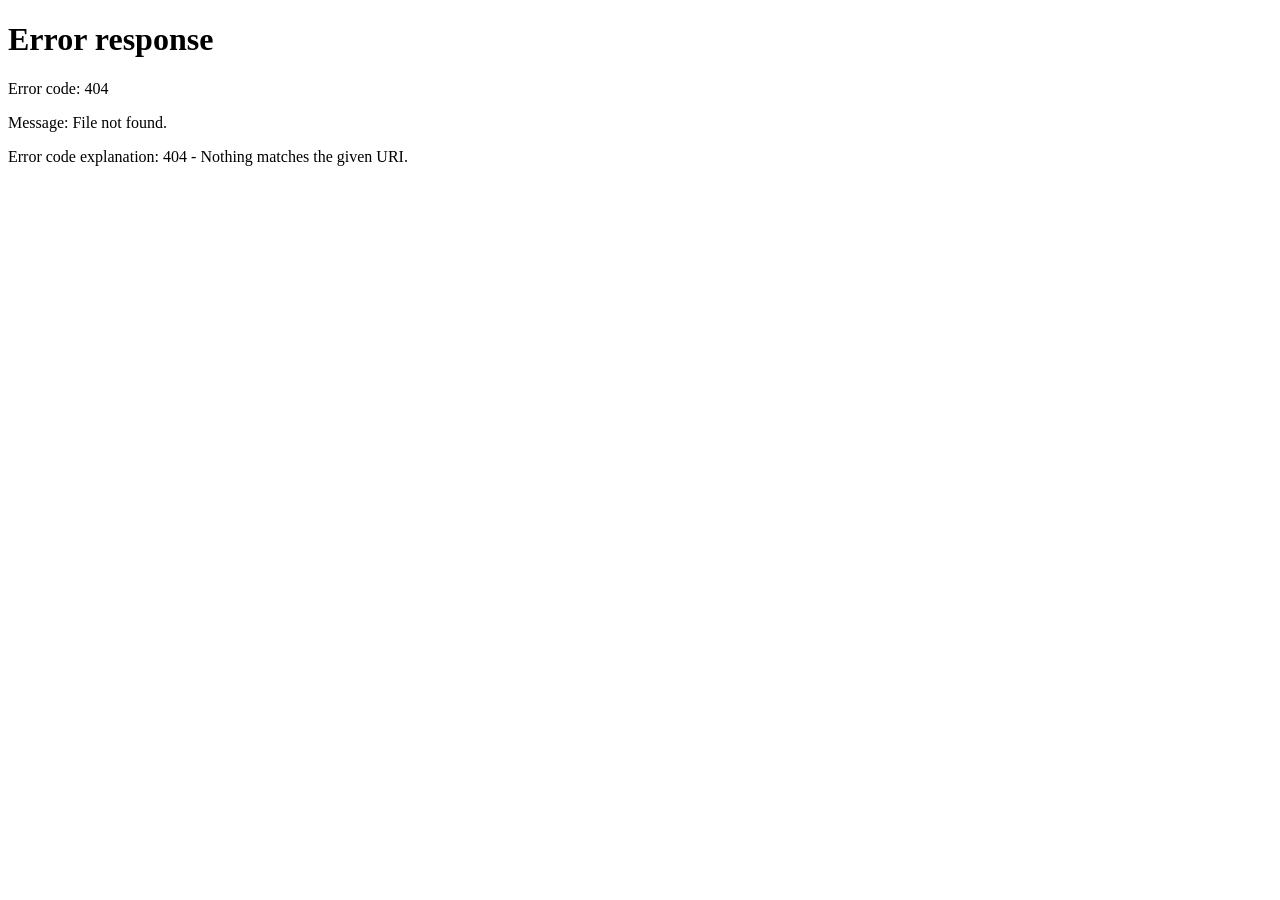
==== index.html @ 7531e70a "Abrir demo pública de Meli Propuestas con enlace propio" ====
<!doctype html>
<html lang="es-AR"><head><meta charset="utf-8"><meta name="viewport" content="width=device-width,initial-scale=1"><meta http-equiv="refresh" content="0;url=./demo/"><meta name="description" content="Meli Propuestas · by Martin Yu. Probá una propuesta visual y descargá un ejemplo en PDF."><title>Meli Propuestas · by Martin Yu</title></head><body><p><a href="./demo/">Abrir Meli Propuestas · by Martin Yu</a></p></body></html>
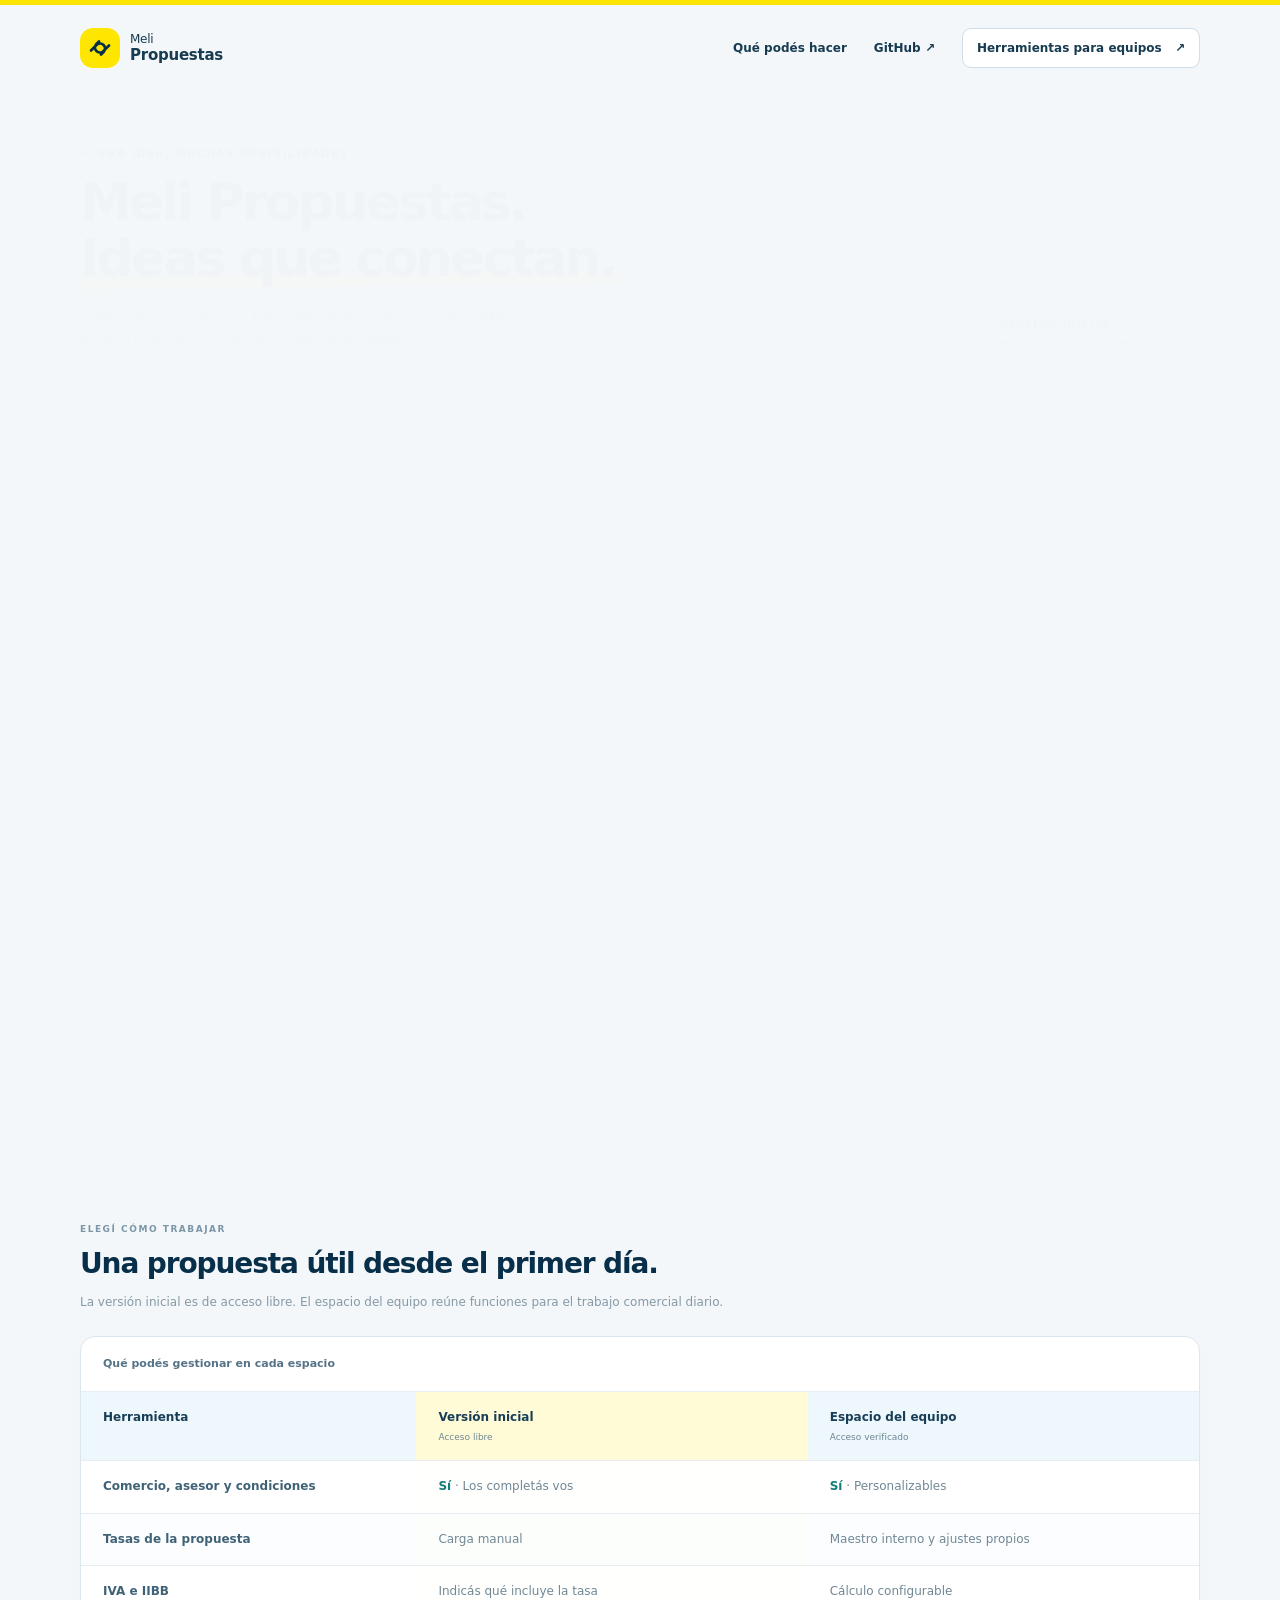
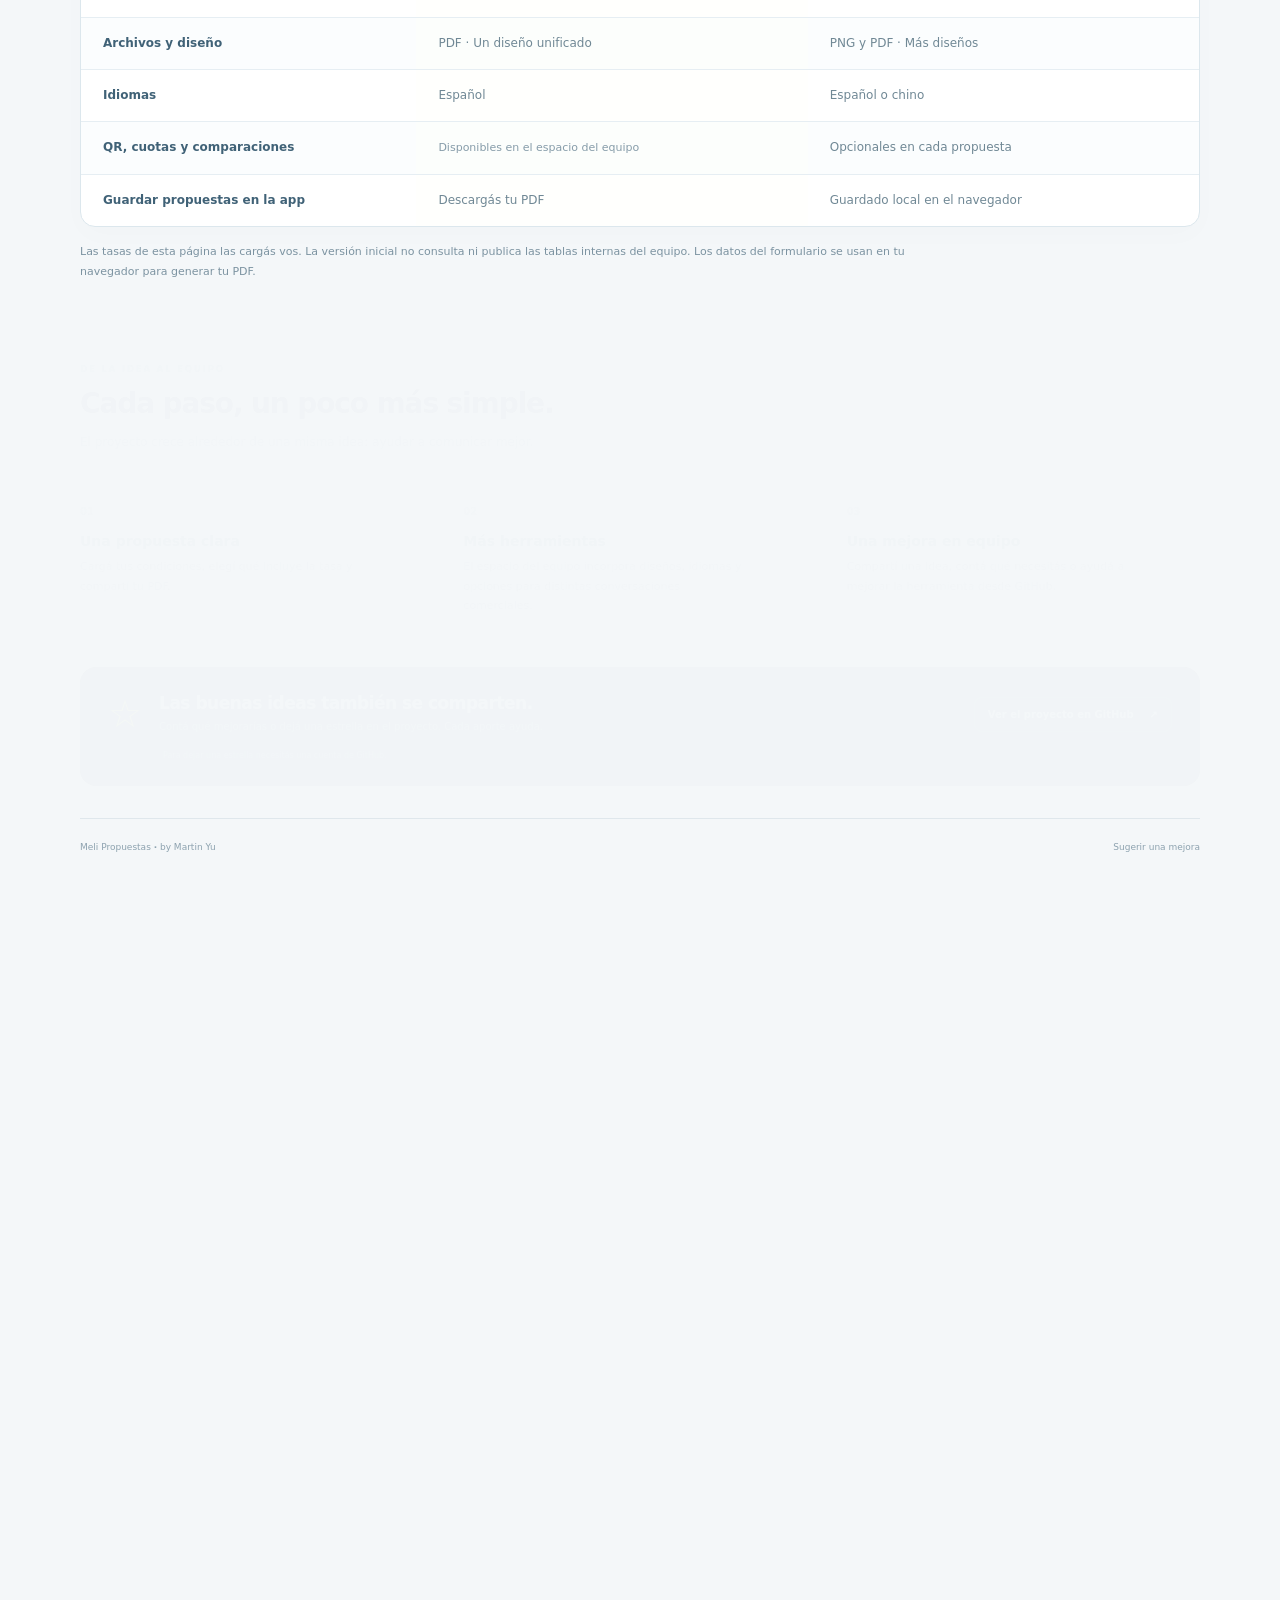
==== commit 70f92db4: "Presentar el alcance público y las herramientas para equipos" ====
--- a/index.html
+++ b/index.html
@@ -1,2 +1,2 @@
 <!doctype html>
-<html lang="es-AR"><head><meta charset="utf-8"><meta name="viewport" content="width=device-width,initial-scale=1"><meta http-equiv="refresh" content="0;url=./demo/"><meta name="description" content="Meli Propuestas · by Martin Yu. Probá una propuesta visual y descargá un ejemplo en PDF."><title>Meli Propuestas · by Martin Yu</title></head><body><p><a href="./demo/">Abrir Meli Propuestas · by Martin Yu</a></p></body></html>
+<html lang="es-AR"><head><meta charset="utf-8"><meta name="viewport" content="width=device-width,initial-scale=1"><meta http-equiv="refresh" content="0;url=./inicial/"><meta name="description" content="Meli Propuestas · by Martin Yu. Creá una propuesta con tus condiciones y descargala en PDF. Versión inicial de acceso libre."><title>Meli Propuestas · by Martin Yu</title></head><body><p><a href="./inicial/">Abrir Meli Propuestas · Versión inicial</a></p></body></html>
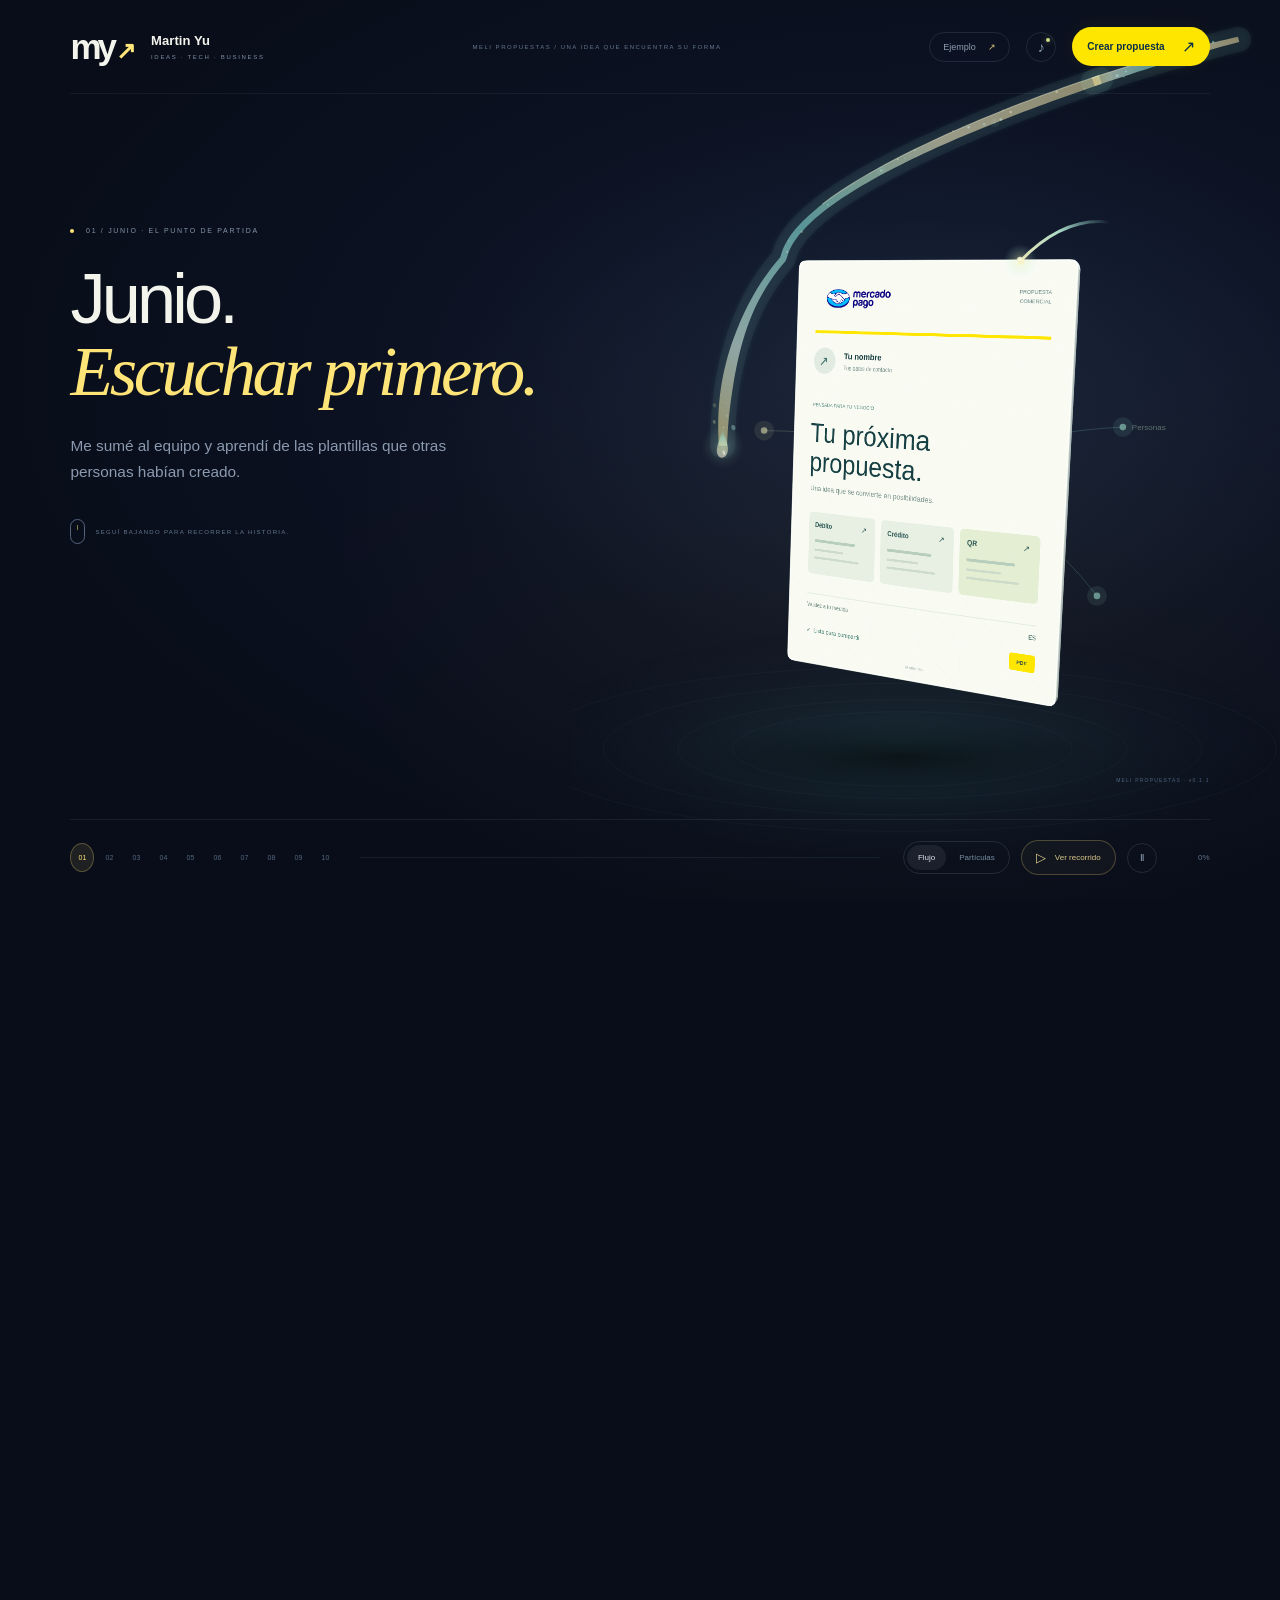
==== commit 20219b1a: "Presentar la historia como inicio principal de Meli Propuestas Reemplaza la redirección de la raíz p" ====
--- a/index.html
+++ b/index.html
@@ -1,2 +1,62 @@
-<!doctype html>
-<html lang="es-AR"><head><meta charset="utf-8"><meta name="viewport" content="width=device-width,initial-scale=1"><meta http-equiv="refresh" content="0;url=./inicial/"><meta name="description" content="Meli Propuestas · by Martin Yu. Creá una propuesta con tus condiciones y descargala en PDF. Versión inicial de acceso libre."><title>Meli Propuestas · by Martin Yu</title></head><body><p><a href="./inicial/">Abrir Meli Propuestas · Versión inicial</a></p></body></html>
+<!doctype html>
+<html lang="es-AR">
+<head>
+  <meta charset="utf-8">
+  <meta name="viewport" content="width=device-width,initial-scale=1">
+  <meta name="robots" content="index,follow">
+  <meta name="referrer" content="no-referrer">
+  <meta http-equiv="Content-Security-Policy" content="default-src 'self'; script-src 'self'; style-src 'self'; img-src 'self' data: blob:; media-src 'self' data: blob:; font-src 'self'; connect-src 'none'; frame-src 'none'; object-src 'none'; base-uri 'none'; form-action 'none'">
+  <link rel="canonical" href="https://hightechbusiness.github.io/meli-propuestas-by-martin-yu/">
+  <meta name="theme-color" content="#080d19">
+  <meta name="description" content="La historia de Meli Propuestas, un proyecto de Martin Yu: de una necesidad del equipo a una herramienta para preparar, comparar y compartir propuestas.">
+  <title>Meli Propuestas · La historia de una idea · Martin Yu</title>
+  <link rel="icon" href="historia/assets/icon.svg" type="image/svg+xml">
+  <link rel="stylesheet" href="historia/styles.css?v=20261107-portada1">
+  <script defer src="historia/example-config.js?v=20261107-portada1"></script>
+  <script defer src="historia/audio-config.js?v=20261107-portada1"></script>
+  <script defer src="historia/renderer.js?v=20261107-portada1"></script>
+  <script defer src="historia/journey.js?v=20261107-portada1"></script>
+</head>
+<body>
+  <button class="skip-link" type="button" id="skip-animation">Saltar al cierre</button>
+  <main>
+    <section class="cinema" id="cinema" aria-label="De la propuesta al cobro, un recorrido visual completo">
+      <div class="stage" id="stage" data-scene="0" data-mode="flow">
+        <div class="ambient" aria-hidden="true"></div>
+        <canvas id="scene-canvas" aria-hidden="true"></canvas>
+        <img class="canvas-fallback" id="canvas-fallback" src="historia/assets/point-smart-2-cutout.png" alt="Point Smart 2 amarilla, del acuerdo al momento de cobrar" hidden>
+        <header class="stage-header"><a class="wordmark" href="#cinema" aria-label="Martin Yu, inicio"><span class="monogram" aria-hidden="true">my<span>↗</span></span><span>Martin Yu<small>IDEAS · TECH · BUSINESS</small></span></a><span class="project-label">MELI PROPUESTAS / UNA IDEA QUE ENCUENTRA SU FORMA</span><div class="header-actions"><button type="button" id="customize" aria-haspopup="dialog">Ejemplo <span>↗</span></button><button type="button" id="sound-settings" aria-label="Configurar sonido del cobro" aria-haspopup="dialog" title="Configurar sonido">♪<i id="sound-indicator"></i></button><a class="story-create" href="./inicial/?inicio=1"><span class="cta-wide">Crear propuesta</span><span class="cta-short">Crear PDF</span><b aria-hidden="true">↗</b></a></div></header>
+
+        <div class="scene-copy-region">
+          <article class="scene-copy is-active" data-copy="0"><p class="eyebrow"><span></span> 01 / JUNIO · EL PUNTO DE PARTIDA</p><h1>Junio.<br><em>Escuchar primero.</em></h1><p class="scene-description">Me sumé al equipo y aprendí de las plantillas que otras personas habían creado.</p><span class="scroll-hint"><i></i> SEGUÍ BAJANDO PARA RECORRER LA HISTORIA.</span></article>
+          <article class="scene-copy" data-copy="1" aria-hidden="true" inert><p class="eyebrow"><span></span> 02 / EL MOMENTO QUE CAMBIÓ EL RUMBO</p><h2>Un día,<br><em>no pude entrar.</em></h2><p class="scene-description">La herramienta que usaba mostró un mensaje que abrió otra pregunta.</p></article>
+          <article class="scene-copy" data-copy="2" aria-hidden="true" inert><p class="eyebrow"><span></span> 03 / UNA DIFICULTAD ABRE UNA PREGUNTA</p><h2>¿Y si hago<br><em>una propia?</em></h2><p class="scene-description">Empezó como un flyer. Después crecieron las opciones y la idea de una herramienta propia.</p></article>
+          <article class="scene-copy" data-copy="3" aria-hidden="true" inert><p class="eyebrow"><span></span> 04 / QUE LA IDEA LE SIRVA A OTROS</p><h2>Hacerla propia.<br><em>Compartirla.</em></h2><p class="scene-description">Reutilizable y compartible. Para que cada asesor pudiera adaptarla a su manera.</p></article>
+          <article class="scene-copy" data-copy="4" aria-hidden="true" inert><p class="eyebrow"><span></span> 05 / ENCONTRAR UN PUNTO EN COMÚN</p><h2>Un acuerdo.<br><em>Más claridad.</em></h2><p class="scene-description">Entender el negocio.<br>Elegir qué condiciones importan.</p></article>
+          <article class="scene-copy" data-copy="5" aria-hidden="true" inert><p class="eyebrow"><span></span> 06 / PONER LOS NÚMEROS A LA VISTA</p><h2>Tus costos,<br><em>en contexto.</em></h2><p class="scene-description">El mismo importe, dos condiciones.<br>Una comparación que se entiende.</p><button class="text-action" type="button" data-open-settings>Cambiá los valores del ejemplo <span>↗</span></button></article>
+          <article class="scene-copy" data-copy="6" aria-hidden="true" inert><p class="eyebrow"><span></span> 07 / VER QUÉ CAMBIA</p><h2 id="difference-title">Un costo<br><em>más bajo.</em></h2><p class="scene-description" id="difference-description">En este ejemplo, la propuesta reduce<br>el costo del mismo cobro.</p><button class="text-action" type="button" data-open-settings>Probá otra comparación <span>↗</span></button></article>
+          <article class="scene-copy" data-copy="7" aria-hidden="true" inert><p class="eyebrow"><span></span> 08 / DEL ACUERDO AL MOSTRADOR</p><h2>La idea llega<br><em>al mostrador.</em></h2><p class="scene-description">Lo que empezó para resolver una necesidad del equipo busca ser útil en el día a día del comercio.</p></article>
+          <article class="scene-copy" data-copy="8" aria-hidden="true" inert><p class="eyebrow"><span></span> 09 / UNA EXPERIENCIA EN MOVIMIENTO</p><h2>Un gesto simple.<br><em>Un paso más.</em></h2><p class="scene-description">Una venta. Una tarjeta se acerca. Las condiciones claras acompañan el momento de cobrar.</p></article>
+          <article class="scene-copy" data-copy="9" aria-hidden="true" inert><p class="eyebrow"><span></span> 10 / UNA SEÑAL PARA CONTINUAR</p><h2>De aquel mensaje<br><em>a este sonido.</em></h2><p class="scene-description">La idea era esa: transformar una dificultad en una herramienta que también les sirva a otros.</p><button class="text-action" id="repeat-payment" type="button">Repetir el cobro <span>↻</span></button></article>
+          <article class="scene-copy final-copy" data-copy="10" aria-hidden="true" inert><p class="eyebrow"><span></span> 11 / EL PRÓXIMO PASO ES TUYO</p><h2>Tu próximo<br><em>paso, acá.</em></h2><p class="scene-description">Una herramienta nacida del trabajo real.<br>Creada para hacerla tuya y compartirla.</p><div class="final-actions"><a class="button yellow" href="./inicial/?inicio=1">Crear mi propuesta <span>↗</span></a><a class="team-link" href="./equipo/">Herramientas para el equipo ↗</a></div><div class="final-links"><a href="https://github.com/hightechbusiness/meli-propuestas-by-martin-yu" target="_blank" rel="noopener noreferrer">El proyecto en GitHub ↗</a><a href="https://github.com/hightechbusiness/meli-propuestas-by-martin-yu/commits/main/" target="_blank" rel="noopener noreferrer">Historial de cambios ↗</a></div><p class="creator">Creado por Martin Yu <span>·</span> <a href="mailto:ext_maryu@mercadolibre.com">Conversemos ↗</a></p></article>
+        </div>
+
+        <figure class="origin-message" id="origin-message" aria-hidden="true"><figcaption>EL MENSAJE QUE CAMBIÓ EL RUMBO</figcaption><svg viewBox="0 0 64 64" aria-hidden="true"><path d="M22 27v-9c0-13 20-13 20 0v4M19 27h26v26H19zM32 39v6"/></svg><blockquote>Lo sentimos, no tienes acceso a esta aplicación web.</blockquote></figure>
+        <section class="comparison-panel" id="comparison-panel" aria-label="Comparación de costos ilustrativos" aria-hidden="true" inert>
+          <div class="comparison-heading"><span>EJEMPLO EDITABLE · SIN IVA</span><span>MISMO COBRO · <b id="comparison-amount">$10.000</b></span></div>
+          <div class="cost-pair"><div class="cost-current"><small>Referencia</small><strong id="current-rate">3,14<span>%</span></strong><p id="current-cost">$314</p><div class="cost-track"><i id="current-bar"></i></div></div><div class="cost-proposal"><small>Propuesta de ejemplo</small><strong id="proposal-rate">1,56<span>%</span></strong><p id="proposal-cost">$156</p><div class="cost-track"><i id="proposal-bar"></i></div></div></div>
+          <div class="comparison-result"><strong id="rate-difference">−1,58 p.p.</strong><span id="cost-difference">$158 menos en este ejemplo</span></div><p class="example-note" id="comparison-context">Débito inmediato · Buenos Aires · sin IVA. Ejemplo, no oferta vigente.</p>
+        </section>
+
+        <div class="device-label" id="device-label" aria-hidden="true"><span>POINT SMART 2</span><b>VISTA ILUSTRATIVA</b></div>
+        <div class="payment-status" id="payment-status" aria-hidden="true" inert><span class="payment-symbol" id="payment-symbol" aria-hidden="true">≈</span><div><small>EN EL MOSTRADOR <span id="payment-amount" hidden>$10.000</span></small><strong id="payment-label">Acercá tu tarjeta</strong><p id="payment-note">Un gesto simple para seguir.</p><button id="play-sound-again" type="button" hidden>Escuchar sonido</button></div></div>
+        <span class="visual-note" id="visual-note">MELI PROPUESTAS · v0.1.1</span>
+        <footer class="stage-footer"><nav class="scene-navigation" aria-label="Momentos de la historia"><button type="button" data-seek="0" aria-label="Ver el comienzo en junio" aria-current="step">01</button><button type="button" data-seek="0.12" aria-label="Ver el momento de pérdida de acceso">02</button><button type="button" data-seek="0.24" aria-label="Ver la creación de una herramienta propia">03</button><button type="button" data-seek="0.366897" aria-label="Ver el acuerdo">04</button><button type="button" data-seek="0.476322" aria-label="Ver los costos actuales">05</button><button type="button" data-seek="0.577931" aria-label="Ver la diferencia de costos">06</button><button type="button" data-seek="0.67954" aria-label="Ver Point Smart 2">07</button><button type="button" data-seek="0.796782" aria-label="Ver el cobro en Point Smart 2">08</button><button type="button" data-seek="0.898391" aria-label="Ver el cobro aprobado">09</button><button type="button" data-seek="1" aria-label="Ir al cierre del recorrido">10</button></nav><div class="timeline" aria-label="Avance del recorrido"><span id="timeline-fill"></span></div><div class="effect-controls"><div class="material-controls" role="group" aria-label="Estilo de la luz"><button type="button" data-mode="flow" aria-pressed="true">Flujo</button><button type="button" data-mode="particles" aria-pressed="false">Partículas</button></div><button class="play-control" id="play-tour" type="button" aria-pressed="false"><span aria-hidden="true">▷</span> <span id="play-label">Ver recorrido</span></button><button class="pause-control" id="pause-effects" type="button" aria-pressed="false" aria-label="Pausar efectos ambientales" title="Pausar efectos ambientales">Ⅱ</button></div><output class="progress-value" id="progress-value" aria-label="Porcentaje del recorrido" aria-live="off">0%</output></footer>
+      </div>
+    </section>
+  </main>
+
+  <dialog id="settings-dialog" aria-labelledby="settings-title"><form id="settings-form"><div class="dialog-heading"><div><p>PERSONALIZAR ESTA MUESTRA</p><h2 id="settings-title">Tu ejemplo.<br>Tus condiciones.</h2></div><button id="close-settings" type="button" aria-label="Cerrar personalización">×</button></div><p class="dialog-description">Estos valores sólo cambian la escena. No se guardan ni se envían.</p><div class="example-fields"><label>Importe del cobro de ejemplo ($)<input id="amount-input" type="number" min="1" max="1000000000" step="0.01" value="10000" required></label><label>Tasa de referencia, sin IVA (%)<input id="current-rate-input" type="number" min="0" max="100" step="0.01" value="3.14" required></label><label>Tasa propuesta de ejemplo, sin IVA (%)<input id="proposal-rate-input" type="number" min="0" max="100" step="0.01" value="1.56" required></label></div><p class="dialog-small" id="example-source-context">Débito inmediato · Buenos Aires · sin IVA. Valores ilustrativos para este recorrido; no constituyen una oferta vigente.</p><section class="audio-settings" id="audio-settings" aria-labelledby="audio-title"><h3 id="audio-title">Sonido del cobro</h3><p id="audio-source-note">El sonido elegido acompaña el cierre del recorrido. También podés usar un archivo de tu dispositivo.</p><label class="sound-choice"><input id="audio-enabled" type="checkbox" checked><span>Reproducir sonido al completar el cobro</span></label><label class="audio-source-label" for="audio-source">Audio a utilizar</label><select id="audio-source"><option value="builtin">Mercado Pago · sonido elegido</option><option value="custom">Mi archivo de audio</option></select><div id="custom-audio-control" hidden><label for="custom-audio-file">Cargar audio desde tu dispositivo</label><input id="custom-audio-file" type="file" accept="audio/*"><small>Se usa sólo en esta página. No se sube a ningún servidor.</small></div><audio id="payment-audio" controls preload="metadata" aria-label="Escuchar el audio seleccionado"></audio><p id="audio-feedback" class="audio-feedback" role="status" aria-live="polite">El sonido está activado: acompañará el momento del cobro una sola vez.</p></section><div class="dialog-actions"><button type="submit" class="button yellow">Aplicar al recorrido <span>↗</span></button><button type="button" id="reset-example">Restablecer ejemplo</button></div></form></dialog>
+  <noscript><link rel="stylesheet" href="historia/noscript.css"><div class="story-noscript"><p>Una herramienta nacida del trabajo real, lista para hacerla tuya.</p><a href="./inicial/?inicio=1">Crear propuesta PDF ↗</a><a href="./equipo/">Herramientas para el equipo ↗</a></div></noscript>
+</body>
+</html>
--- a/historia/styles.css
+++ b/historia/styles.css
@@ -0,0 +1,24 @@
+:root{--night:#080d19;--light:#f3f5ed;--muted:#8c9aab;--gold:#ffe478;--yellow:#ffe600;--cyan:#87e8f1;color-scheme:dark;font-family:Arial,Helvetica,sans-serif}*{box-sizing:border-box}html{scroll-behavior:smooth}body{margin:0;color:var(--light);background:var(--night);-webkit-font-smoothing:antialiased}a{color:inherit;text-decoration:none}button,input,select{font:inherit}button{cursor:pointer}[hidden]{display:none!important}a:focus-visible,button:focus-visible,input:focus-visible,select:focus-visible{outline:2px solid var(--gold);outline-offset:4px}.skip-link{position:fixed;top:-100px;left:20px;z-index:100;background:var(--gold);color:var(--night);padding:13px;border:0}.skip-link:focus{top:10px}.cinema{height:1200svh;position:relative}.stage{height:100svh;position:sticky;top:0;overflow:hidden;isolation:isolate;background:radial-gradient(ellipse at 72% 42%,#18243c 0%,#0c1222 38%,#080d19 74%)}.ambient{position:absolute;inset:0;z-index:-1;background:radial-gradient(ellipse at 70% 65%,#bda54614,transparent 46%);opacity:var(--ambient-opacity,.7)}.stage[data-mode=particles] .ambient{background:radial-gradient(ellipse at 70% 65%,#13869e25,transparent 48%)}#scene-canvas{position:absolute;inset:0;width:100%;height:100%;pointer-events:none}.stage-header{position:absolute;inset:0 5.5% auto;z-index:6;display:flex;align-items:center;justify-content:space-between;height:94px;border-bottom:1px solid #a8bace14;gap:25px}.wordmark{display:flex;align-items:center;gap:15px;font-size:13px;letter-spacing:.1px;font-weight:600}.wordmark small{display:block;margin-top:6px;font-size:6px;letter-spacing:1.7px;font-weight:400;color:#8091a5}.monogram{font-size:35px;font-weight:800;line-height:.8;letter-spacing:-4px}.monogram>span{font-size:24px;color:var(--gold);letter-spacing:0;margin-left:3px}.project-label{font-size:6px;letter-spacing:1.5px;color:#64788e}.header-actions{display:flex;align-items:center;gap:16px}.header-actions>button{background:transparent;color:#8c9eaf;border:1px solid #75899f35;border-radius:25px;padding:9px 13px;font-size:9px}.header-actions>button>span{margin-left:10px;color:#d8c47d}.header-actions>#sound-settings{position:relative;padding:0;width:30px;height:30px;font-size:14px}#sound-indicator{position:absolute;width:4px;height:4px;border-radius:50%;background:#52677a;right:5px;top:5px}#sound-indicator.is-on{background:#cfdc88;box-shadow:0 0 6px #dbe99577}.version-label{font-size:8px;letter-spacing:.8px;color:#a4b1c0;white-space:nowrap}.version-label>span{font-size:14px;color:var(--gold);margin-left:9px}.scene-copy-region{position:absolute;top:25%;left:5.5%;width:43%;z-index:3;pointer-events:none}.scene-copy{position:absolute;inset:0 auto auto 0;width:100%;opacity:0;visibility:hidden;transform:translateY(17px);transition:opacity .5s ease,transform .7s cubic-bezier(.22,1,.36,1),visibility .5s;pointer-events:none}.scene-copy.is-active{opacity:1;visibility:visible;transform:translateY(0);pointer-events:auto}.eyebrow{font-size:7px;letter-spacing:1.7px;font-weight:400;line-height:1.6;color:#8395a8;margin:0 0 27px}.eyebrow>span{display:inline-block;width:4px;height:4px;background:var(--gold);border-radius:50%;margin-right:8px;vertical-align:middle}h1,h2,p{margin-top:0}.scene-copy h1,.scene-copy h2{font-size:clamp(44px,5.5vw,85px);line-height:1.02;letter-spacing:-.055em;font-weight:500;margin-bottom:25px}.scene-copy h1 em,.scene-copy h2 em{font-family:Georgia,'Times New Roman',serif;font-style:italic;font-weight:400;letter-spacing:-.05em;color:var(--gold)}.scene-description{font-size:clamp(13px,1.2vw,17px);line-height:1.7;color:#8b9aaf;max-width:390px;margin-bottom:27px}.scroll-hint{display:flex;gap:10px;align-items:center;font-size:6px;letter-spacing:1.3px;color:#65788d;margin-top:34px}.scroll-hint>i{width:15px;height:25px;border:1px solid #54647c;border-radius:12px;position:relative}.scroll-hint>i:after{content:'';position:absolute;left:6px;top:5px;height:5px;width:1px;background:var(--gold);animation:scroll-hint 2s ease infinite}.text-action{display:inline-flex;gap:25px;align-items:center;border:0;border-bottom:1px solid #c4ae673b;background:transparent;color:#b5ae92;padding:0 0 9px;font-size:10px}.text-action>span{font-size:19px;color:var(--gold)}.button{display:inline-flex;align-items:center;justify-content:space-between;gap:30px;border-radius:30px;padding:15px 20px;font-size:10px;border:0;transition:transform .25s}.button:hover{transform:translateY(-3px)}.button>span{font-size:19px;line-height:1}.button.yellow{background:var(--yellow);color:#172a33}.final-actions{display:flex;align-items:center;gap:20px;flex-wrap:wrap}.team-link{font-size:10px;color:#b8c5cd;border-bottom:1px solid #5c71844d;padding-bottom:6px}.final-links{display:flex;gap:22px;margin-top:27px;flex-wrap:wrap;font-size:8px;color:#637e94}.creator{font-size:8px;margin:27px 0 0;color:#5e7789;line-height:1.6}.creator span{margin-inline:8px;color:#365367}.creator>a{border-bottom:1px solid #52647a3d}.visual-note{position:absolute;right:5.5%;bottom:117px;font-size:5px;letter-spacing:1.2px;color:#50647a;text-align:right}.stage-footer{position:absolute;inset:auto 5.5% 25px;display:grid;grid-template-columns:auto 1fr auto auto;gap:23px;align-items:center;z-index:5;border-top:1px solid #8c9fb31f;padding-top:20px}.scene-navigation{display:flex;align-items:center;gap:3px}.scene-navigation button{border:0;background:transparent;color:#53677e;position:relative;width:27px;height:29px;font-size:7px;padding:0;border-radius:50%;transition:color .3s,background .3s}.scene-navigation button[aria-current]{background:#ffe47818;color:var(--gold);box-shadow:0 0 0 1px #ffe47844 inset}.scene-navigation button:hover{color:var(--gold)}.timeline{height:1px;background:#4e607639;position:relative;min-width:20px}.timeline>span{position:absolute;inset:0;background:linear-gradient(90deg,#7e621e,#ffe478);transform:scaleX(0);transform-origin:left}.effect-controls{display:flex;gap:11px;align-items:center}.material-controls{display:flex;border:1px solid #7c90a736;border-radius:30px;padding:3px;gap:2px}.material-controls button{border:0;background:none;color:#778ba1;font-size:8px;padding:8px 11px;border-radius:20px}.material-controls button[aria-pressed=true]{background:#ccd8e615;color:#dbe2ec}.play-control{border:1px solid #c7aa6555;background:#e6c76a09;color:#dbc98c;padding:10px 14px;font-size:8px;border-radius:25px;display:flex;align-items:center;gap:9px;white-space:nowrap}.play-control>span:first-child{font-size:13px;line-height:1}.play-control[aria-pressed=true]{background:#ffe4781f;color:#ffe478}.pause-control{border:1px solid #7c90a736;width:30px;height:30px;border-radius:50%;background:transparent;color:#95a6b9;font-size:9px;display:grid;place-items:center;padding:0}.progress-value{font-size:8px;font-variant-numeric:tabular-nums;color:#5b6f85;min-width:30px;text-align:right}.canvas-fallback{position:absolute;left:70%;top:54%;width:230px;height:490px;object-fit:contain;transform:translate(-50%,-50%)}
+.comparison-panel{position:absolute;left:54%;top:29%;width:36%;max-width:520px;border:1px solid #a0b0bc2b;border-radius:18px;padding:25px;background:linear-gradient(130deg,#243447df,#0f1e30eb);backdrop-filter:blur(20px);box-shadow:0 25px 100px #0004;z-index:4;opacity:0;visibility:hidden;transform:translateY(20px) rotate(2deg);transition:opacity .4s,visibility .4s}.comparison-panel.is-visible{opacity:1;visibility:visible;transform:translateY(0) rotate(2deg)}.comparison-heading{display:flex;justify-content:space-between;gap:20px;padding-bottom:18px;border-bottom:1px solid #647f9136;font-size:6px;letter-spacing:1px;color:#89a1b2}.comparison-heading b{color:#ccdacb;font-size:8px;font-weight:400;letter-spacing:0}.cost-pair{display:grid;grid-template-columns:1fr 1fr;gap:25px;padding-top:26px}.cost-pair small{display:block;font-size:10px;color:#94aaba;margin-bottom:10px}.cost-pair strong{font-size:clamp(28px,3.5vw,52px);font-weight:400;letter-spacing:-2px;display:block;position:relative;width:max-content;max-width:100%;white-space:nowrap}.cost-pair strong>span{font-size:.42em;letter-spacing:-.5px;margin-left:3px;color:#788e9d}.cost-current strong{color:#8a9da8}.cost-current strong:after{content:'';position:absolute;left:0;right:0;top:55%;height:1px;background:#8b9c9f;transform:scaleX(var(--strike,0));transform-origin:left}.cost-proposal strong{color:#e6e9a0}.cost-pair p{font-size:12px;color:#7b93a4;margin:14px 0 18px}.cost-proposal p{color:#a5bea2}.cost-track{height:5px;border-radius:5px;background:#40566644;overflow:hidden}.cost-track i{display:block;height:100%;border-radius:5px;background:#597d8d;width:100%;transform-origin:left}.cost-proposal .cost-track i{background:linear-gradient(90deg,#b1bb64,#ecf0ac)}.comparison-result{display:flex;align-items:center;justify-content:space-between;gap:15px;border-top:1px solid #647f9136;margin-top:25px;padding-top:20px}.comparison-result strong{font-size:18px;font-weight:400;letter-spacing:-.5px;color:#d8dfa2}.comparison-result span{font-size:9px;line-height:1.6;color:#9ab29d;max-width:170px;text-align:right}.example-note{font-size:7px;line-height:1.7;color:#698399;margin:18px 0 0}.comparison-panel[data-relation=equal] .cost-proposal strong,.comparison-panel[data-relation=higher] .cost-proposal strong{color:#bdcbde}.comparison-panel[data-relation=equal] .comparison-result strong,.comparison-panel[data-relation=higher] .comparison-result strong{color:#bdcbde}
+.device-label{position:absolute;top:20%;left:70%;transform:translateX(-50%);display:flex;align-items:center;gap:12px;opacity:0;visibility:hidden;transition:opacity .35s;z-index:4;white-space:nowrap}.device-label>span{font-size:8px;letter-spacing:2px;color:#acb8b9}.device-label>b{font-size:6px;font-weight:400;letter-spacing:.8px;padding:5px 7px;border-radius:15px;border:1px solid #d1b86a42;color:#bcac78}.device-label.is-visible{opacity:1;visibility:visible}.payment-status{position:absolute;left:57%;top:66%;width:32%;max-width:400px;border:1px solid #82b1a43b;border-radius:12px;background:#0c222be8;backdrop-filter:blur(15px);padding:18px 20px;display:flex;align-items:center;gap:15px;box-shadow:0 20px 50px #0004;z-index:4;opacity:0;visibility:hidden;transform:translateY(15px);transition:opacity .35s,transform .5s,visibility .35s}.payment-status.is-visible{opacity:1;visibility:visible;transform:translateY(0)}.payment-symbol{font-size:29px;width:43px;height:43px;display:grid;place-items:center;flex-shrink:0;border:1px solid #82c4b84a;border-radius:50%;color:#9bd2bc;background:#74bb9320}.payment-status small{display:block;font-size:6px;letter-spacing:1px;color:#729c9a;margin-bottom:7px}.payment-status strong{font-size:17px;font-weight:400;letter-spacing:-.5px;display:block;color:#c9e9ce}.payment-status p{font-size:8px;color:#6b9b9c;margin:6px 0 0}.payment-status[data-status=processing] .payment-symbol{animation:processing-pulse 1.3s ease-in-out infinite}
+dialog{color:var(--light);background:#112031;border:1px solid #74899b4d;border-radius:18px;padding:30px;width:min(590px,92%);max-height:88svh;box-shadow:0 35px 150px #0009}dialog::backdrop{background:#030812b8;backdrop-filter:blur(10px)}.dialog-heading{display:flex;justify-content:space-between;align-items:start;gap:25px}.dialog-heading p{font-size:6px;letter-spacing:1.6px;color:#718da5;margin:0 0 16px}.dialog-heading h2{font-size:34px;letter-spacing:-1.7px;font-weight:500;line-height:1.04;margin:0}.dialog-heading>button{background:none;border:1px solid #647f9544;border-radius:50%;width:29px;height:29px;color:#9eb6c5;font-size:22px;padding:0;line-height:1;flex-shrink:0}.dialog-description{font-size:11px;line-height:1.7;color:#879eb0;margin:20px 0}.example-fields{display:grid;grid-template-columns:1fr 1fr;gap:17px}.example-fields>label{display:block;font-size:9px;color:#a3bac7;line-height:1.5}.example-fields>label:first-child{grid-column:1/-1}.example-fields input{display:block;width:100%;border:1px solid #617a914d;border-radius:6px;padding:11px 12px;background:#0b1a2b;color:#e2e8d7;font-size:15px;margin-top:8px}.dialog-small{font-size:8px;color:#68869b;line-height:1.7;margin:15px 0 0}.audio-settings{border-top:1px solid #7992a533;padding-top:23px;margin-top:25px}.audio-settings h3{font-size:16px;font-weight:400;letter-spacing:-.4px;margin:0 0 12px}.audio-settings>p{font-size:9px;line-height:1.7;color:#819baf;max-width:450px}.sound-choice{font-size:10px;line-height:1.6;display:flex;gap:10px;align-items:center;margin-block:17px}.sound-choice input{accent-color:#d8d89a;flex-shrink:0;width:15px;height:15px}.audio-source-label{display:block;font-size:9px;color:#819baf;margin-bottom:9px}.audio-settings select{width:100%;border:1px solid #617a914d;border-radius:6px;padding:11px 12px;background:#0b1a2b;color:#bbcbd7;font-size:11px}.audio-settings audio{display:block;width:100%;height:35px;margin-top:17px;color-scheme:light}.audio-settings .audio-feedback{font-size:8px;color:#b4c3a5;margin-bottom:0}#custom-audio-control{padding:16px 0 0}#custom-audio-control>label{font-size:9px;color:#90a8ba;display:block;margin-bottom:10px}#custom-audio-file{font-size:10px;max-width:100%;color:#829db0}#custom-audio-control>small{display:block;font-size:7px;line-height:1.7;color:#6f8d9f;margin-top:10px}.dialog-actions{display:flex;justify-content:space-between;align-items:center;gap:20px;margin-top:25px}.dialog-actions>button:not(.button){background:none;border:0;color:#7e96a7;font-size:9px;padding:0}.motion-paused,.motion-paused *{scroll-behavior:auto!important}.motion-paused *,.motion-paused *:after{animation:none!important;transition:none!important}
+@keyframes scroll-hint{0%,100%{transform:translateY(0);opacity:.5}50%{transform:translateY(5px);opacity:1}}@keyframes processing-pulse{50%{opacity:.45;transform:scale(.93)}}
+@media(max-width:1080px){.project-label{display:none}.header-actions{gap:13px}.scene-copy h1,.scene-copy h2{font-size:58px}.scene-copy-region{top:26%}.scene-description{font-size:13px}.eyebrow{font-size:6px;letter-spacing:1.3px}.stage-footer{grid-template-columns:auto 1fr auto;gap:12px}.progress-value{display:none}.scene-navigation{gap:1px}.scene-navigation button{width:24px;font-size:6px}.material-controls button{font-size:7px;padding:8px 10px}.play-control{font-size:7px;padding:10px 11px}.effect-controls{gap:8px}.comparison-panel{padding:20px;width:38%;left:53%}.cost-pair{gap:17px}.comparison-heading{font-size:5px;letter-spacing:.7px}.comparison-heading b{font-size:7px}.cost-pair small{font-size:9px}.comparison-result span{font-size:8px}.payment-status{left:56%;width:35%;padding:16px}.payment-status strong{font-size:15px}.final-links{gap:16px;font-size:7px}.creator{font-size:7px}.button{font-size:9px;padding:14px 17px;gap:24px}.team-link{font-size:9px}}
+@media(max-width:700px){.cinema{height:1100svh}.stage{background:radial-gradient(ellipse at 50% 64%,#18243a 0%,#0c1222 38%,#080d19 76%)}.stage-header{height:73px;inset-inline:6%;gap:13px}.wordmark{font-size:10px;gap:9px}.wordmark small{font-size:4px;letter-spacing:.9px;margin-top:5px}.monogram{font-size:28px}.monogram>span{font-size:19px}.header-actions{gap:8px}.header-actions>button{font-size:7px;padding:8px 10px}.header-actions>button>span{display:none}.header-actions>#sound-settings{width:26px;height:26px;font-size:12px}.version-label{font-size:6px;letter-spacing:.3px}.version-label>span{display:none}.scene-copy-region{left:7%;top:15%;width:87%}.scene-copy h1,.scene-copy h2{font-size:clamp(34px,8.6vw,52px);line-height:1.03;margin-bottom:16px;letter-spacing:-1.8px}.scene-copy h1 em,.scene-copy h2 em{letter-spacing:-1.9px}.eyebrow{font-size:5px;letter-spacing:1.15px;margin-bottom:17px}.scene-description{font-size:12px;line-height:1.6;max-width:300px;margin-bottom:16px}.scene-description br{display:none}.scroll-hint{font-size:5px;letter-spacing:1px;margin-top:20px;gap:8px}.scroll-hint>i{height:19px;width:12px}.scroll-hint>i:after{left:5px;top:4px;height:4px}.text-action{font-size:9px;padding-bottom:7px;gap:20px}.text-action>span{font-size:16px}.visual-note{inset-inline:7%;bottom:122px;font-size:4px;letter-spacing:.7px;text-align:center}.stage-footer{inset-inline:7%;bottom:16px;padding-top:12px;display:grid;grid-template-columns:1fr auto;gap:8px 12px}.scene-navigation{grid-column:1;gap:2px}.scene-navigation button{width:21px;height:24px;font-size:6px}.timeline{grid-column:2;min-width:50px}.effect-controls{grid-column:1/-1;justify-content:space-between;gap:8px}.material-controls{padding:2px;gap:0}.material-controls button{font-size:9px;padding:9px 10px}.play-control{font-size:9px;padding:10px 12px;gap:8px}.play-control>span:first-child{font-size:11px}.pause-control{width:32px;height:32px;font-size:10px}.canvas-fallback{left:50%;top:64%;width:125px;height:300px}.comparison-panel{left:7%;top:46%;width:86%;max-width:none;padding:19px;border-radius:13px;transform:translateY(15px) rotate(1deg)}.comparison-panel.is-visible{transform:translateY(0) rotate(1deg)}.comparison-heading{font-size:5px;letter-spacing:.6px;padding-bottom:13px;gap:13px}.comparison-heading b{font-size:7px}.cost-pair{gap:21px;padding-top:18px}.cost-pair small{font-size:9px;margin-bottom:9px}.cost-pair strong{font-size:36px;letter-spacing:-1.4px}.cost-pair p{font-size:10px;margin:10px 0 14px}.cost-track{height:4px}.comparison-result{margin-top:18px;padding-top:15px}.comparison-result strong{font-size:16px}.comparison-result span{font-size:8px;max-width:140px}.example-note{font-size:6px;margin-top:14px}.device-label{top:42%;left:50%;gap:10px}.device-label>span{font-size:6px;letter-spacing:1.4px}.device-label>b{font-size:5px;padding:4px 6px}.payment-status{left:13%;top:73%;width:74%;padding:12px 14px;gap:11px;border-radius:10px}.payment-symbol{width:32px;height:32px;font-size:23px}.payment-status small{font-size:4px;letter-spacing:.7px;margin-bottom:5px}.payment-status strong{font-size:13px;letter-spacing:-.3px}.payment-status p{font-size:6px;margin-top:4px}.final-copy h2{font-size:39px}.final-copy .scene-description{font-size:11px;max-width:310px;margin-bottom:20px}.final-actions{gap:18px}.button{font-size:9px;padding:13px 16px;gap:20px}.button>span{font-size:17px}.team-link{font-size:9px}.final-links{margin-top:22px;gap:19px;font-size:7px}.creator{font-size:6px;margin-top:20px}.creator span{margin-inline:6px}.stage[data-scene="10"] .scene-copy-region{top:14%}.stage[data-scene="10"] .device-label{top:51%}.stage[data-scene="10"] .visual-note{display:none}dialog{padding:24px 20px;width:min(550px,92%);max-height:88svh;border-radius:14px}.dialog-heading h2{font-size:29px}.dialog-heading p{font-size:5px;letter-spacing:1.2px}.dialog-description{font-size:10px;margin-block:18px}.example-fields{gap:13px}.example-fields>label{font-size:8px}.example-fields input{font-size:13px;padding:10px}.dialog-small{font-size:7px}.audio-settings{margin-top:21px;padding-top:19px}.audio-settings h3{font-size:15px}.audio-settings>p{font-size:8px}.sound-choice{font-size:9px;align-items:start}.audio-source-label{font-size:8px}.audio-settings select{font-size:10px}.dialog-actions{gap:17px}.dialog-actions>button:not(.button){font-size:8px}}
+@media(max-width:700px) and (max-height:650px){.stage-header{height:63px}.wordmark{font-size:9px}.wordmark small{font-size:4px}.monogram{font-size:25px}.monogram>span{font-size:18px}.header-actions{gap:6px}.header-actions>button{font-size:6px;padding:7px 9px}.header-actions>#sound-settings{width:24px;height:24px}.version-label{font-size:5px}.scene-copy-region{top:18%}.scene-copy h1,.scene-copy h2{font-size:30px;line-height:1;margin-bottom:12px;letter-spacing:-1.5px}.eyebrow{font-size:4px;letter-spacing:.8px;margin-bottom:12px}.scene-description{font-size:10px;line-height:1.5;max-width:260px;margin-bottom:9px}.scroll-hint{display:none}.text-action{font-size:7px;padding-bottom:4px}.text-action>span{font-size:13px}.visual-note{display:none}.stage-footer{bottom:12px;padding-top:10px;gap:7px 12px}.scene-navigation{gap:1px}.scene-navigation button{height:20px;width:20px;font-size:5px}.timeline{min-width:48px}.comparison-panel{top:46%;padding:13px 16px}.comparison-heading{font-size:4px;padding-bottom:9px}.comparison-heading b{font-size:5px}.cost-pair{padding-top:12px;gap:18px}.cost-pair small{font-size:7px;margin-bottom:7px}.cost-pair strong{font-size:28px}.cost-pair p{font-size:8px;margin:7px 0 10px}.cost-track{height:3px}.comparison-result{margin-top:12px;padding-top:10px}.comparison-result strong{font-size:12px}.comparison-result span{font-size:6px;max-width:130px}.example-note{font-size:4px;margin-top:8px}.device-label{top:44%;gap:8px}.device-label>span{font-size:5px;letter-spacing:1px}.device-label>b{font-size:4px;padding:3px 5px}.payment-status{top:72%;padding:9px 11px;left:14%;width:72%;gap:9px}.payment-symbol{width:26px;height:26px;font-size:19px}.payment-status small{font-size:3px;margin-bottom:4px;letter-spacing:.4px}.payment-status strong{font-size:10px}.payment-status p{font-size:5px}.final-copy .scene-description{font-size:9px;max-width:265px;margin-bottom:12px}.final-actions{gap:13px}.final-actions .button{font-size:7px;padding:10px 12px;gap:17px}.final-actions .button>span{font-size:14px}.team-link{font-size:7px}.final-links{margin-top:14px;gap:15px;font-size:5px}.creator{font-size:5px;margin-top:13px}.stage[data-scene="10"] .scene-copy-region{top:17%}.stage[data-scene="10"] .device-label{top:53%}}
+@media(min-width:701px) and (max-height:600px){.stage-header{height:72px}.scene-copy-region{top:24%}.scene-copy h1,.scene-copy h2{font-size:42px;margin-bottom:17px}.scene-description{font-size:12px;max-width:290px}.eyebrow{margin-bottom:17px;font-size:5px}.scroll-hint{display:none}.visual-note{bottom:94px}.stage-footer{bottom:18px;padding-top:14px}.comparison-panel{top:26%;padding:18px}.cost-pair{padding-top:17px}.cost-pair strong{font-size:36px}.comparison-result{margin-top:17px;padding-top:15px}.cost-pair p{margin:9px 0 13px}.device-label{top:18%}.payment-status{top:63%;padding:13px 16px}.final-links{margin-top:18px}.creator{margin-top:18px}}
+@media(prefers-reduced-motion:reduce){html{scroll-behavior:auto}*,*:before,*:after{animation:none!important;transition:none!important}}
+#play-sound-again{border:0;border-bottom:1px solid #a1c4a655;background:none;color:#b2d8b5;padding:0 0 3px;margin-top:9px;font-size:8px}
+@media(max-width:700px) and (max-height:650px){.stage[data-scene="5"] .scene-description,.stage[data-scene="6"] .scene-description{display:none}.comparison-panel{padding:10px 14px}.comparison-heading{padding-bottom:7px}.cost-pair{padding-top:9px}.cost-pair small{margin-bottom:5px}.cost-pair strong{font-size:25px}.cost-pair p{margin:6px 0 7px}.comparison-result{margin-top:10px;padding-top:8px}.example-note{margin-top:5px}.device-label{top:47%}.payment-status{top:70%}.payment-status p{display:none}#play-sound-again{font-size:6px;margin-top:5px}}
+.comparison-panel[data-relation=lower] .cost-proposal strong{transform:translateY(calc((1 - var(--reduction,0)) * 6px)) scale(calc(.92 + var(--reduction,0) * .08));transform-origin:left center;text-shadow:0 0 calc(var(--reduction,0) * 24px) #e3ec9650}.comparison-panel[data-relation=lower] .cost-proposal .cost-track i{box-shadow:0 0 14px #e4f49c66}
+.origin-message{position:absolute;left:54%;top:31%;width:36%;max-width:490px;border:1px solid #8ca7b33b;background:linear-gradient(130deg,#20374adf,#0f1e30ed);border-radius:15px;box-shadow:0 25px 80px #0005;padding:28px;z-index:4;opacity:0;visibility:hidden;transform:rotate(-3deg) translateY(15px);transition:opacity .5s,visibility .5s,transform .6s}.origin-message.is-visible{opacity:1;visibility:visible;transform:rotate(-3deg) translateY(0)}.origin-message figcaption{font-size:6px;letter-spacing:1.4px;color:#809aa9;margin-bottom:24px}.origin-message svg{width:38px;height:38px;stroke:#a7c1c2;stroke-width:2;stroke-linecap:round;stroke-linejoin:round;fill:none;margin-bottom:16px}.origin-message blockquote{font-size:24px;font-weight:400;line-height:1.3;letter-spacing:-.8px;color:#d9e4db;margin:0;max-width:365px}.stage[data-scene="1"] #scene-canvas{opacity:.35}.scene-navigation button{width:24px}
+@media(max-width:700px){.origin-message{left:7%;top:46%;width:86%;max-width:none;padding:23px;margin:0}.origin-message figcaption{font-size:5px;letter-spacing:1px;margin-bottom:17px}.origin-message svg{width:30px;height:30px;margin-bottom:12px}.origin-message blockquote{font-size:18px;line-height:1.35;letter-spacing:-.4px}.scene-navigation button{width:20px}.scene-navigation{gap:1px}.timeline{min-width:45px}}
+@media(max-width:700px) and (max-height:650px){.origin-message{top:50%;padding:15px}.origin-message figcaption{font-size:4px;margin-bottom:10px}.origin-message svg{width:23px;height:23px;margin-bottom:9px}.origin-message blockquote{font-size:13px;line-height:1.35;letter-spacing:-.25px}.stage[data-scene="1"] .scene-description{max-width:265px;font-size:9px}}
+#sound-indicator.is-pending{background:#ccb774;box-shadow:0 0 5px #d7b94d55}
+
+/* A permanent way into the product, without requiring the full story. */
+.header-actions .story-create{display:inline-flex;align-items:center;justify-content:center;gap:17px;min-height:36px;padding:10px 15px;border-radius:999px;background:#ffe600;color:#082f49;font-size:10px;font-weight:750;white-space:nowrap;box-shadow:0 0 22px #ffe6000c;transition:transform .2s,box-shadow .2s}
+.story-create b{font-size:16px;font-weight:400}.story-create .cta-short{display:none}.story-create:hover{transform:translateY(-1px);box-shadow:0 4px 22px #ffe60025}.story-create:focus-visible{outline:3px solid #8cdce9;outline-offset:4px}
+@media(max-width:700px){.header-actions{gap:7px}.header-actions>button{min-height:32px;padding:7px 9px;font-size:9px}.header-actions>#sound-settings{width:32px;height:32px}.header-actions .story-create{font-size:9px;padding:9px 11px;gap:9px;min-height:36px}.wordmark{gap:8px}.wordmark small{letter-spacing:.6px}}
+@media(max-width:370px){.story-create .cta-wide{display:none}.story-create .cta-short{display:inline}.header-actions .story-create{padding-inline:10px;gap:8px}.stage-header{gap:9px}}
+@media(prefers-reduced-motion:reduce){.header-actions .story-create{transition:none}.story-create:hover{transform:none}}
--- a/historia/noscript.css
+++ b/historia/noscript.css
@@ -0,0 +1,2 @@
+.cinema{height:auto!important}.stage{height:auto!important;overflow:visible;padding:110px 7% 50px}#scene-canvas,.stage-footer,.comparison-panel,.payment-status,.device-label,.header-actions button,.skip-link{display:none!important}.scene-copy-region{position:static!important;width:100%!important}.scene-copy{position:static!important;visibility:visible!important;opacity:1!important;transform:none!important;margin-bottom:60px}.scene-copy[aria-hidden]{display:none}.canvas-fallback[hidden]{display:block!important;position:static;width:180px;height:300px;object-fit:contain;margin:0 auto}.visual-note{display:none}.scene-copy-region:after{content:'Activá JavaScript para recorrer esta historia en movimiento.';display:block;color:#90a4b4;font-size:13px;margin-top:25px}
+#skip-animation{display:none}.story-noscript{padding:25px 7%;background:#0b1d30;color:#eff5f8;font:16px/1.6 system-ui}.story-noscript a{display:inline-block;margin:8px 15px 8px 0;padding:12px 16px;border-radius:9px;background:#ffe600;color:#082f49;text-decoration:none;font-weight:700}
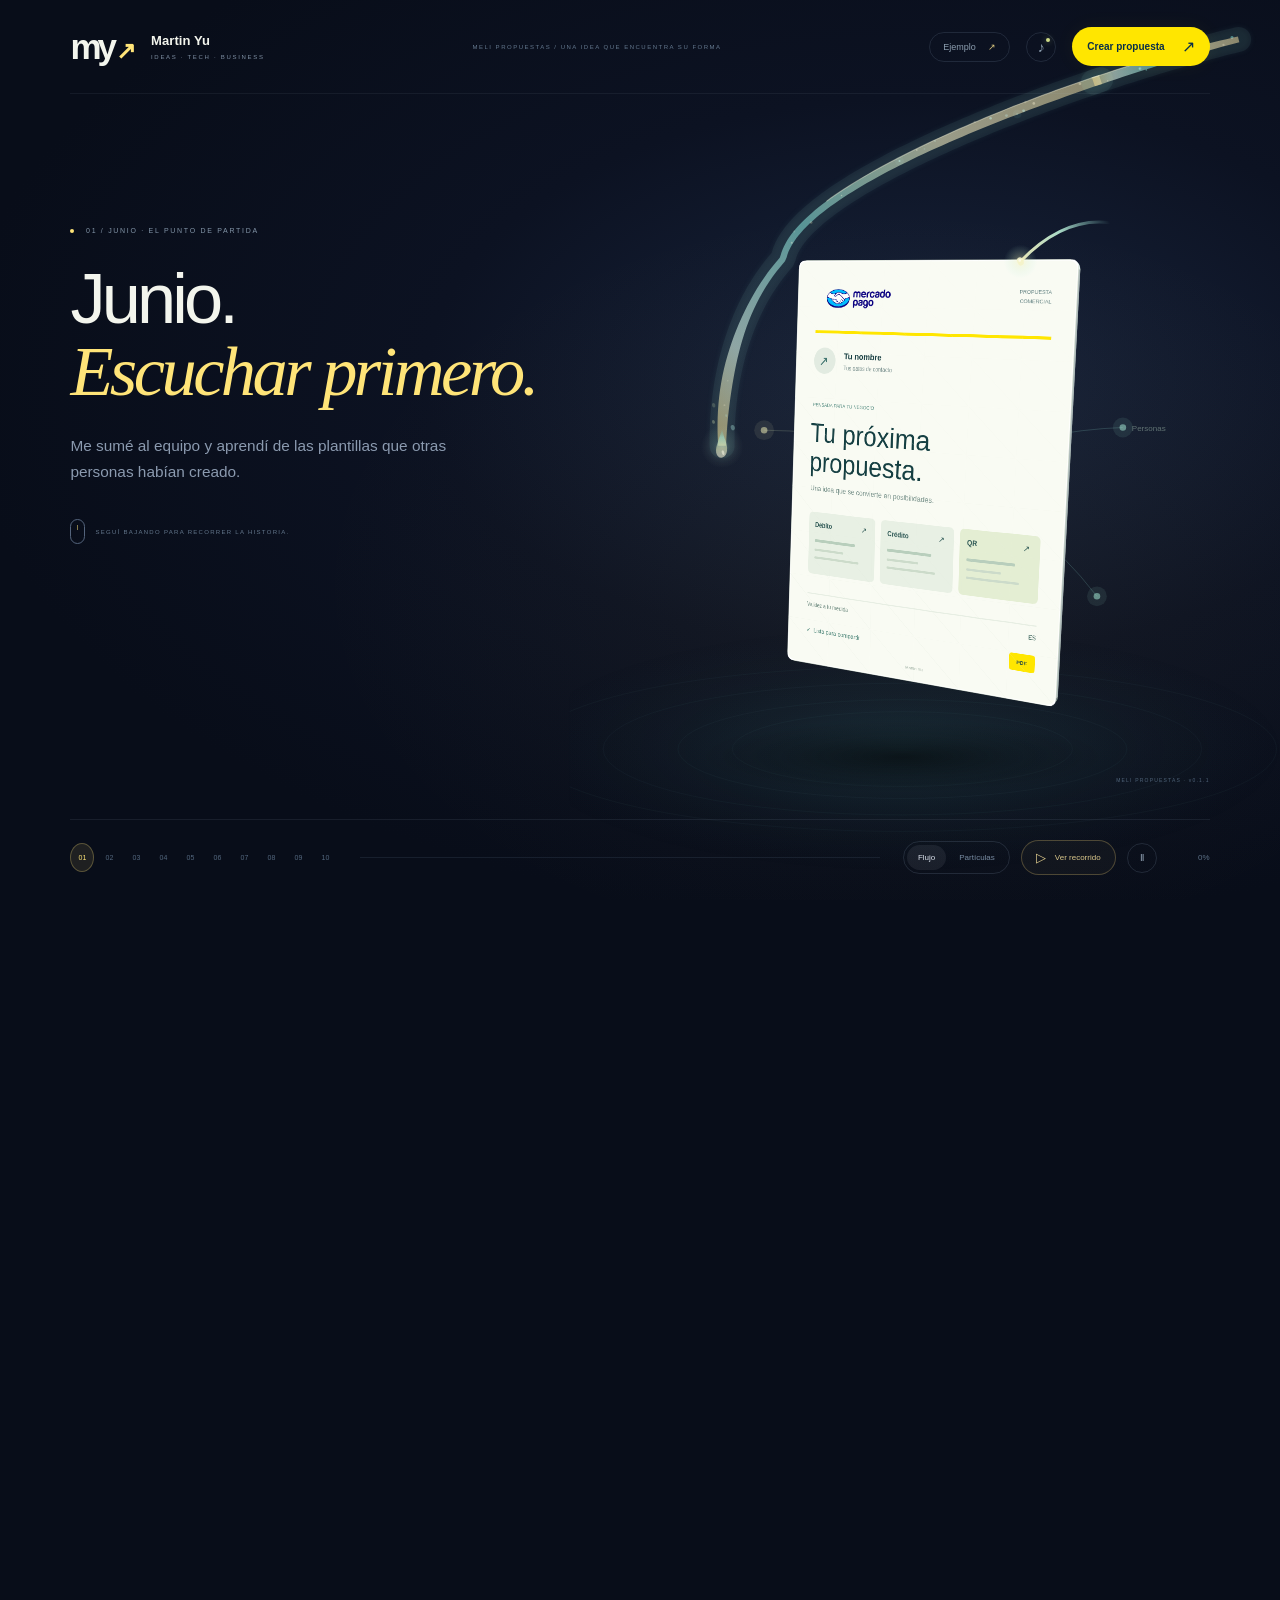
==== commit a14f39de: "Actualizar la portada con el ajuste de posiciones" ====
--- a/index.html
+++ b/index.html
@@ -11,7 +11,7 @@
   <meta name="description" content="La historia de Meli Propuestas, un proyecto de Martin Yu: de una necesidad del equipo a una herramienta para preparar, comparar y compartir propuestas.">
   <title>Meli Propuestas · La historia de una idea · Martin Yu</title>
   <link rel="icon" href="historia/assets/icon.svg" type="image/svg+xml">
-  <link rel="stylesheet" href="historia/styles.css?v=20261107-portada1">
+  <link rel="stylesheet" href="historia/styles.css?v=20261107-portada2">
   <script defer src="historia/example-config.js?v=20261107-portada1"></script>
   <script defer src="historia/audio-config.js?v=20261107-portada1"></script>
   <script defer src="historia/renderer.js?v=20261107-portada1"></script>
--- a/historia/styles.css
+++ b/historia/styles.css
@@ -22,3 +22,13 @@
 @media(max-width:700px){.header-actions{gap:7px}.header-actions>button{min-height:32px;padding:7px 9px;font-size:9px}.header-actions>#sound-settings{width:32px;height:32px}.header-actions .story-create{font-size:9px;padding:9px 11px;gap:9px;min-height:36px}.wordmark{gap:8px}.wordmark small{letter-spacing:.6px}}
 @media(max-width:370px){.story-create .cta-wide{display:none}.story-create .cta-short{display:inline}.header-actions .story-create{padding-inline:10px;gap:8px}.stage-header{gap:9px}}
 @media(prefers-reduced-motion:reduce){.header-actions .story-create{transition:none}.story-create:hover{transform:none}}
+/* Figure has a user-agent margin; cards share a stable safe area in short windows. */
+.origin-message{margin:0}
+@media(min-width:701px) and (max-height:680px){
+ .stage{--panel-safe-top:94px;--panel-safe-bottom:84px}
+ .origin-message,.comparison-panel{top:calc((var(--panel-safe-top) + 100svh - var(--panel-safe-bottom))/2);max-height:calc(100svh - var(--panel-safe-top) - var(--panel-safe-bottom) - 24px);overflow:auto;overscroll-behavior:contain;scrollbar-width:thin;scrollbar-color:#657e8f #132336;transform:translateY(calc(-50% + 15px)) rotate(2deg)}
+ .origin-message{transform:translateY(calc(-50% + 15px)) rotate(-3deg)}
+ .comparison-panel.is-visible{transform:translateY(-50%) rotate(2deg)}
+ .origin-message.is-visible{transform:translateY(-50%) rotate(-3deg)}
+}
+@media(min-width:701px) and (max-height:600px){.stage{--panel-safe-top:72px;--panel-safe-bottom:70px}}
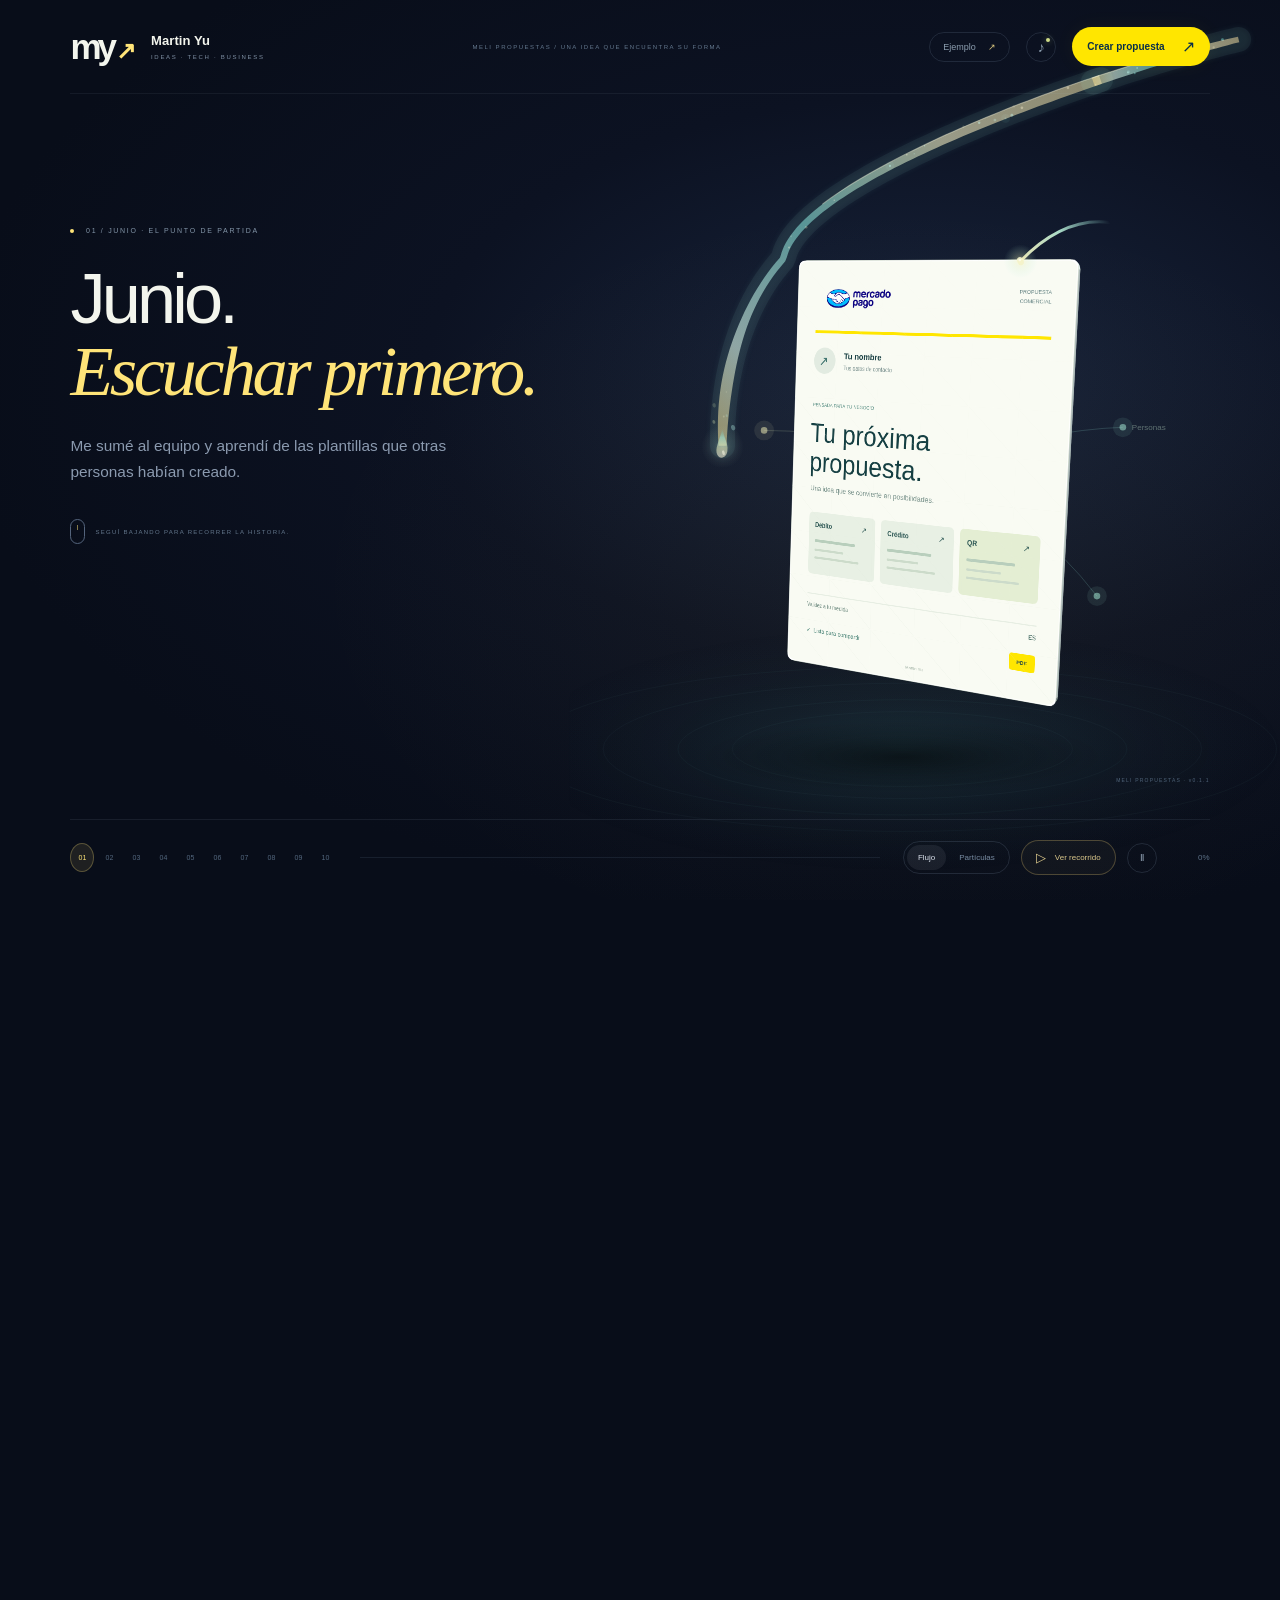
==== commit 2cf8aae5: "Conectar Meli Propuestas con Punto en común El nombre del creador enlaza a la presentación personal " ====
--- a/index.html
+++ b/index.html
@@ -38,7 +38,7 @@
           <article class="scene-copy" data-copy="7" aria-hidden="true" inert><p class="eyebrow"><span></span> 08 / DEL ACUERDO AL MOSTRADOR</p><h2>La idea llega<br><em>al mostrador.</em></h2><p class="scene-description">Lo que empezó para resolver una necesidad del equipo busca ser útil en el día a día del comercio.</p></article>
           <article class="scene-copy" data-copy="8" aria-hidden="true" inert><p class="eyebrow"><span></span> 09 / UNA EXPERIENCIA EN MOVIMIENTO</p><h2>Un gesto simple.<br><em>Un paso más.</em></h2><p class="scene-description">Una venta. Una tarjeta se acerca. Las condiciones claras acompañan el momento de cobrar.</p></article>
           <article class="scene-copy" data-copy="9" aria-hidden="true" inert><p class="eyebrow"><span></span> 10 / UNA SEÑAL PARA CONTINUAR</p><h2>De aquel mensaje<br><em>a este sonido.</em></h2><p class="scene-description">La idea era esa: transformar una dificultad en una herramienta que también les sirva a otros.</p><button class="text-action" id="repeat-payment" type="button">Repetir el cobro <span>↻</span></button></article>
-          <article class="scene-copy final-copy" data-copy="10" aria-hidden="true" inert><p class="eyebrow"><span></span> 11 / EL PRÓXIMO PASO ES TUYO</p><h2>Tu próximo<br><em>paso, acá.</em></h2><p class="scene-description">Una herramienta nacida del trabajo real.<br>Creada para hacerla tuya y compartirla.</p><div class="final-actions"><a class="button yellow" href="./inicial/?inicio=1">Crear mi propuesta <span>↗</span></a><a class="team-link" href="./equipo/">Herramientas para el equipo ↗</a></div><div class="final-links"><a href="https://github.com/hightechbusiness/meli-propuestas-by-martin-yu" target="_blank" rel="noopener noreferrer">El proyecto en GitHub ↗</a><a href="https://github.com/hightechbusiness/meli-propuestas-by-martin-yu/commits/main/" target="_blank" rel="noopener noreferrer">Historial de cambios ↗</a></div><p class="creator">Creado por Martin Yu <span>·</span> <a href="mailto:ext_maryu@mercadolibre.com">Conversemos ↗</a></p></article>
+          <article class="scene-copy final-copy" data-copy="10" aria-hidden="true" inert><p class="eyebrow"><span></span> 11 / EL PRÓXIMO PASO ES TUYO</p><h2>Tu próximo<br><em>paso, acá.</em></h2><p class="scene-description">Una herramienta nacida del trabajo real.<br>Creada para hacerla tuya y compartirla.</p><div class="final-actions"><a class="button yellow" href="./inicial/?inicio=1">Crear mi propuesta <span>↗</span></a><a class="team-link" href="./equipo/">Herramientas para el equipo ↗</a></div><div class="final-links"><a href="https://github.com/hightechbusiness/meli-propuestas-by-martin-yu" target="_blank" rel="noopener noreferrer">El proyecto en GitHub ↗</a><a href="https://github.com/hightechbusiness/meli-propuestas-by-martin-yu/commits/main/" target="_blank" rel="noopener noreferrer">Historial de cambios ↗</a></div><p class="creator">Creado por <a href="https://hightechbusiness.github.io/" target="_blank" rel="noopener noreferrer" aria-label="Conocé el proceso y otros proyectos de Martin Yu" title="Conocé el proceso y otros proyectos de Martin Yu">Martin Yu ↗</a> <span>·</span> <a href="mailto:ext_maryu@mercadolibre.com">Conversemos ↗</a></p></article>
         </div>
 
         <figure class="origin-message" id="origin-message" aria-hidden="true"><figcaption>EL MENSAJE QUE CAMBIÓ EL RUMBO</figcaption><svg viewBox="0 0 64 64" aria-hidden="true"><path d="M22 27v-9c0-13 20-13 20 0v4M19 27h26v26H19zM32 39v6"/></svg><blockquote>Lo sentimos, no tienes acceso a esta aplicación web.</blockquote></figure>
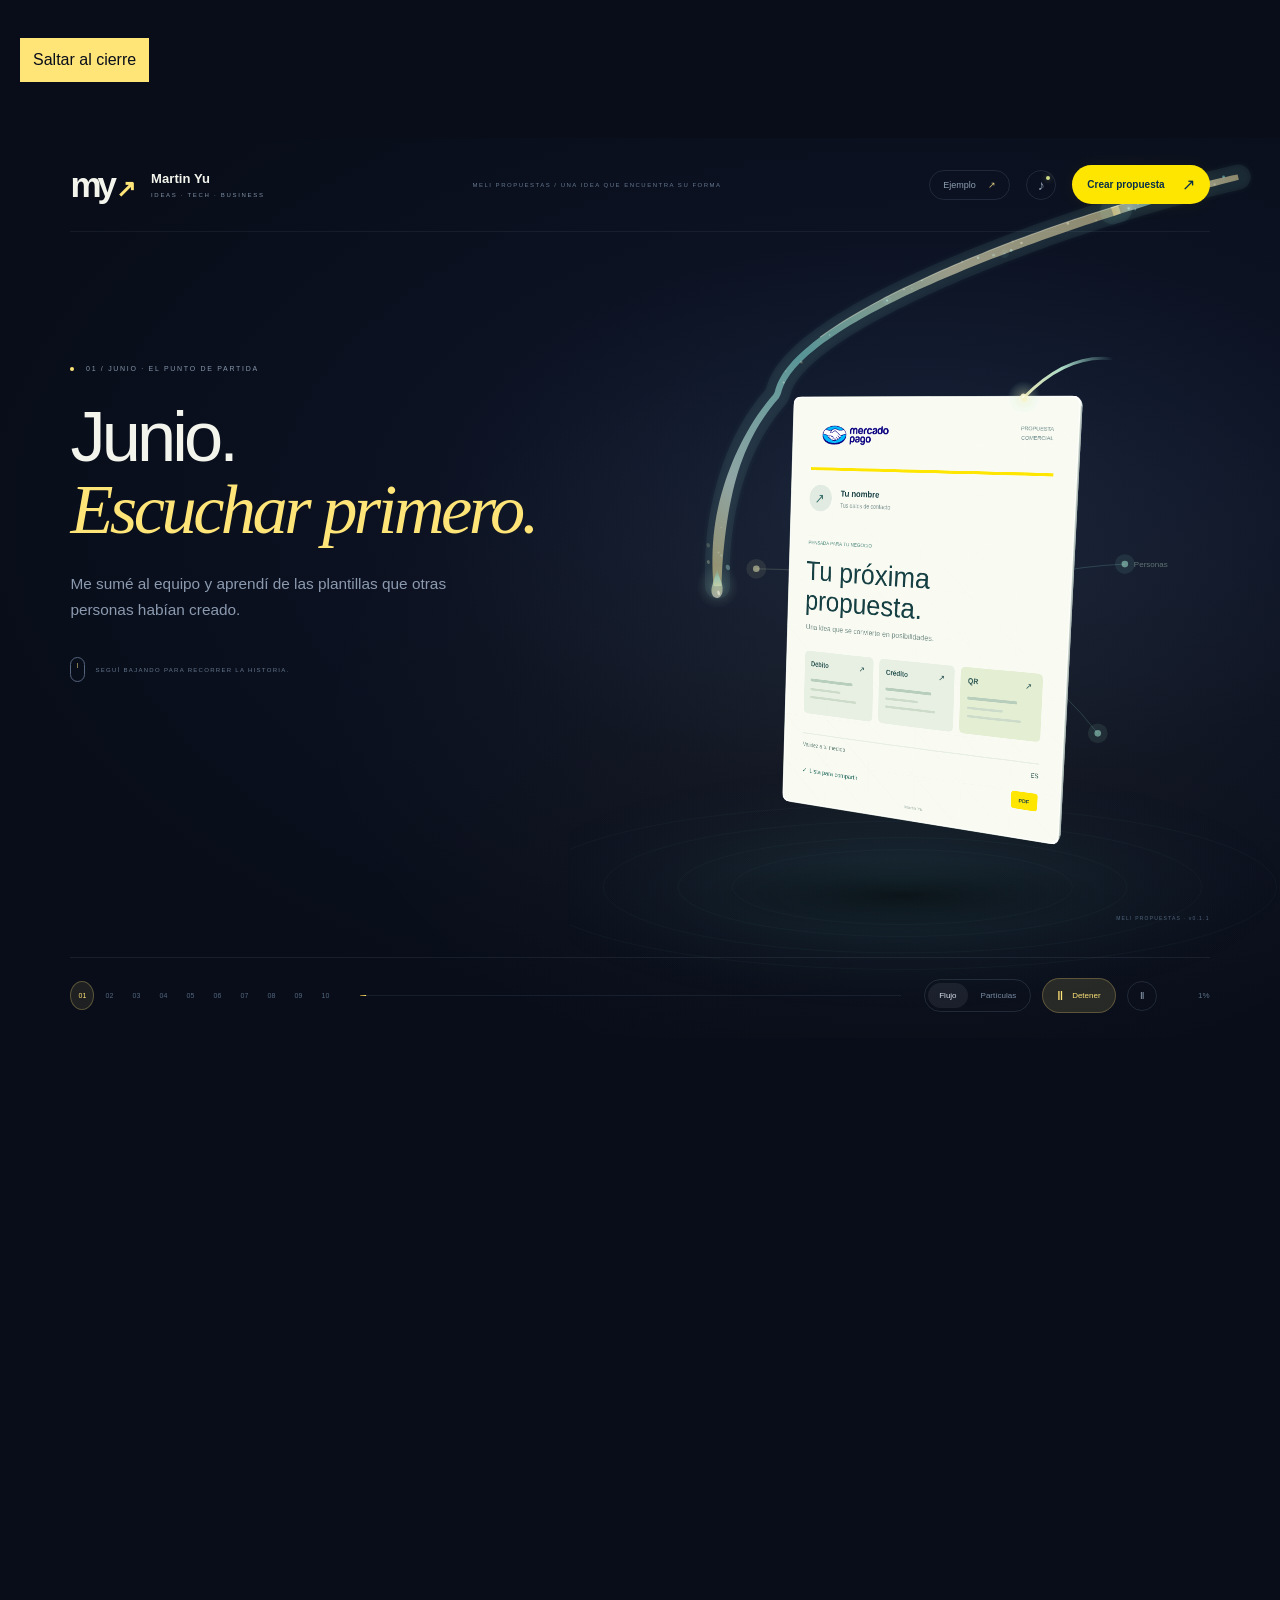
==== commit 004a5a44: "Actualizar la carga del recorrido con autoinicio" ====
--- a/index.html
+++ b/index.html
@@ -15,7 +15,7 @@
   <script defer src="historia/example-config.js?v=20261107-portada1"></script>
   <script defer src="historia/audio-config.js?v=20261107-portada1"></script>
   <script defer src="historia/renderer.js?v=20261107-portada1"></script>
-  <script defer src="historia/journey.js?v=20261107-portada1"></script>
+  <script defer src="historia/journey.js?v=20261108-autoinicio1"></script>
 </head>
 <body>
   <button class="skip-link" type="button" id="skip-animation">Saltar al cierre</button>
